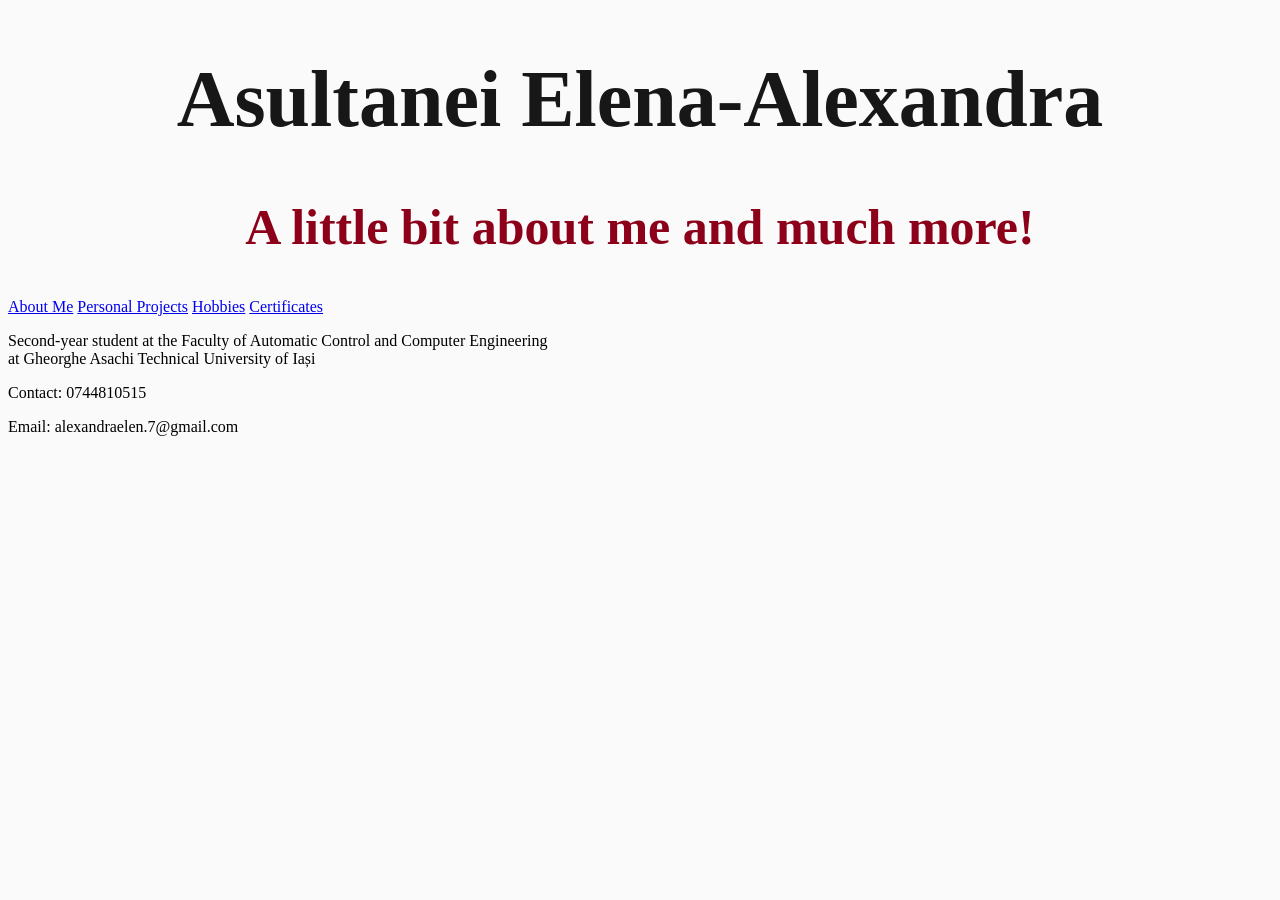
==== index.html @ 9c4689ce "Moved style.css to the css folder" ====
<!DOCTYPE html>
<html lang="en">

<head>
    <meta charset="UTF-8">
    <meta name="viewport" content="width=device-width, initial-scale=1.0">
    <title>Personal Portfolio</title>
    <link rel="stylesheet" href="css/style.css">
</head>

<body>
    <h1>Asultanei Elena-Alexandra</h1>

    <h2>A little bit about me and much more!</h2>

    <nav id="navbar">
        <a href="index.html">About Me</a>
        <a href="projects.html">Personal Projects</a>
        <a href="hobbies.html">Hobbies</a>
        <a href="certificates.html">Certificates</a>
    </nav>

    <p>
        Second-year student at the Faculty of Automatic Control and Computer Engineering <br>
        at Gheorghe Asachi Technical University of Iași
    </p>

    <footer>
        <p>Contact: 0744810515</p>
        <p>Email: alexandraelen.7@gmail.com</p>
    </footer>

</body>

</html>
---- css/style.css ----
body {
    background-color: #FAFAFA;
    font-style: normal;
    font-family: Florence;
}

h1 {
    font-size: 80px;
    color: #171717;
    text-align: center;
}

h2 {
    color: #8C001A;
    font-size: 50px;
    text-align: center;
}

div {
    color: #3B82F6;
}

img {
    border-radius: 50%;
    height: auto;
    width: 30%;
    border: 1px solid black;    
}
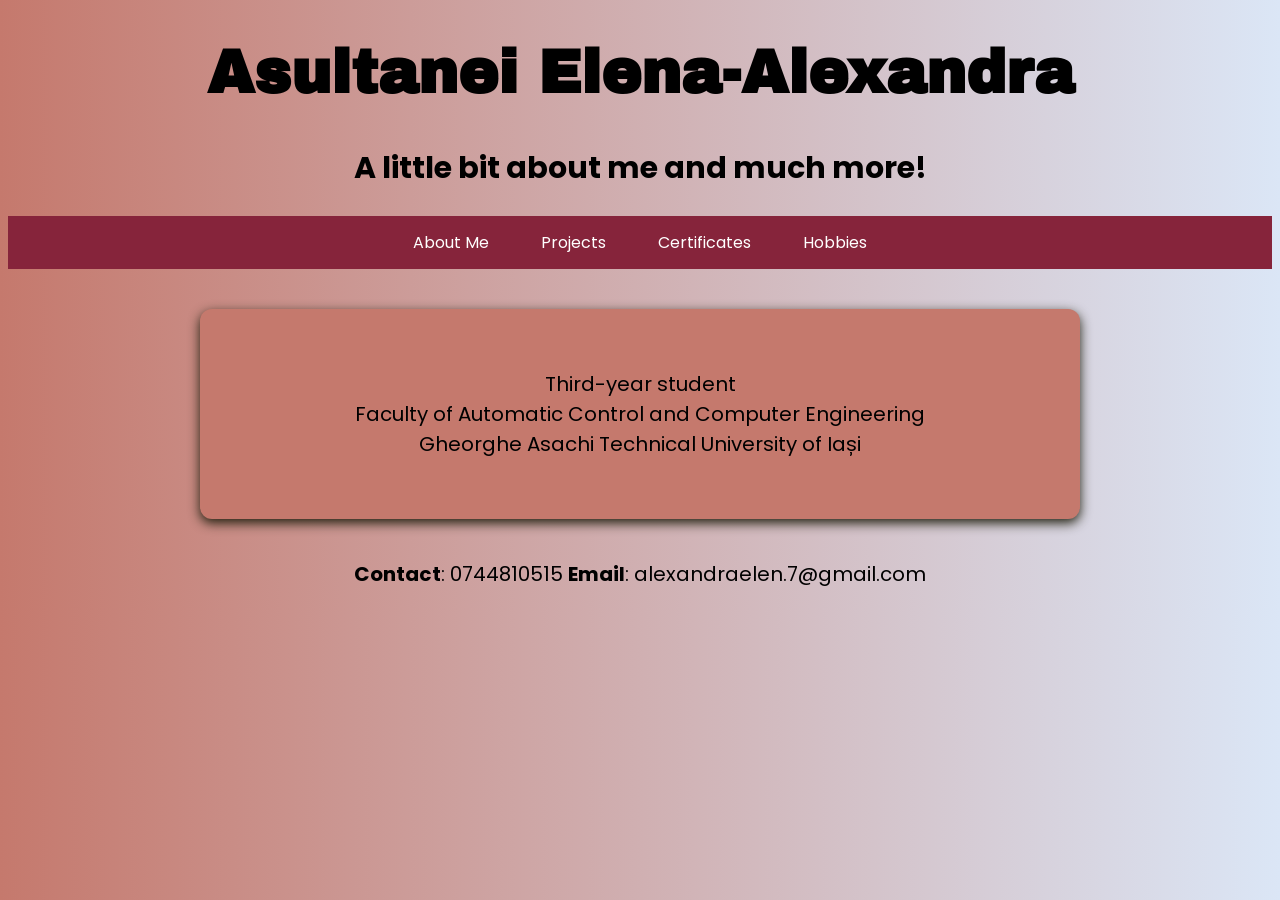
==== commit 4dd10775: "Upgraded css file" ====
--- a/index.html
+++ b/index.html
@@ -2,6 +2,10 @@
 <html lang="en">
 
 <head>
+    <link rel="preconnect" href="https://fonts.googleapis.com">
+    <link rel="preconnect" href="https://fonts.gstatic.com" crossorigin>
+    <link href="https://fonts.googleapis.com/css2?family=Archivo+Black&family=Poppins:wght@300;400;600&display=swap"
+        rel="stylesheet">
     <meta charset="UTF-8">
     <meta name="viewport" content="width=device-width, initial-scale=1.0">
     <title>Personal Portfolio</title>
@@ -13,21 +17,25 @@
 
     <h2>A little bit about me and much more!</h2>
 
-    <nav id="navbar">
-        <a href="index.html">About Me</a>
-        <a href="projects.html">Personal Projects</a>
-        <a href="hobbies.html">Hobbies</a>
-        <a href="certificates.html">Certificates</a>
+    <nav class="navbar">
+        <ul>
+            <li><a href="index.html">About Me</a></li>
+            <li><a href="projects.html">Projects</a></li>
+            <li><a href="certificates.html">Certificates</a></li>
+            <li><a href="hobbies.html">Hobbies</a></li>
+        </ul>
     </nav>
 
-    <p>
-        Second-year student at the Faculty of Automatic Control and Computer Engineering <br>
-        at Gheorghe Asachi Technical University of Iași
-    </p>
+    <div class="card">
+        <p>
+            Third-year student <br>
+            Faculty of Automatic Control and Computer Engineering <br>
+            Gheorghe Asachi Technical University of Iași
+        </p>
+    </div>
 
     <footer>
-        <p>Contact: 0744810515</p>
-        <p>Email: alexandraelen.7@gmail.com</p>
+        <p><b>Contact</b>: 0744810515 <b>Email</b>: alexandraelen.7@gmail.com</p>
     </footer>
 
 </body>
--- a/css/style.css
+++ b/css/style.css
@@ -1,28 +1,72 @@
 body {
-    background-color: #FAFAFA;
-    font-style: normal;
-    font-family: Florence;
+    background: #DBE6F6;
+    background: -webkit-linear-gradient(to right, #C5796D, #DBE6F6);
+    background: linear-gradient(to right, #C5796D, #DBE6F6);
+    font-family: 'Poppins', sans-serif;
 }
 
 h1 {
-    font-size: 80px;
-    color: #171717;
+    font-family: 'Archivo Black', sans-serif;
+    font-size: 60px;
+    color: rgb(0, 0, 0);
+    text-align: center;
+    animation: fadeInDown 1s ease-out;
+}
+
+@keyframes fadeInDown {
+    from {
+        opacity: 0;
+        transform: translateY(-30px);
+    }
+    to {
+        opacity: 1;
+        transform: translateY(0);
+    }
+}
+
+h2 {
+    color: #000000;
+    font-size: 30px;
     text-align: center;
 }
 
-h2 {
-    color: #8C001A;
-    font-size: 50px;
+ul {
+    list-style: none;
+    margin: 0;
+    padding: 0;
+    display: flex;
+    justify-content: center;
+    gap: 20px;
+    background-color: #86243b;
+}
+
+ul li a {
+    display: block;
+    padding: 14px 16px;
+    color: white;
+    text-decoration: none;
+}
+
+ul li a:hover {
+    background-color: #000000;
+    border-radius: 6px;
+}
+
+footer {
+    color: black;
     text-align: center;
 }
 
-div {
-    color: #3B82F6;
+p {
+    font-size: 20px;
+    text-align: center;
 }
 
-img {
-    border-radius: 50%;
-    height: auto;
-    width: 30%;
-    border: 1px solid black;    
-}
+.card {
+    background-color: #C5796D;
+    max-width: 800px;
+    margin: 40px auto;
+    padding: 40px;
+    border-radius: 12px;
+    box-shadow: 0 4px 12px #1f1f0e;
+}
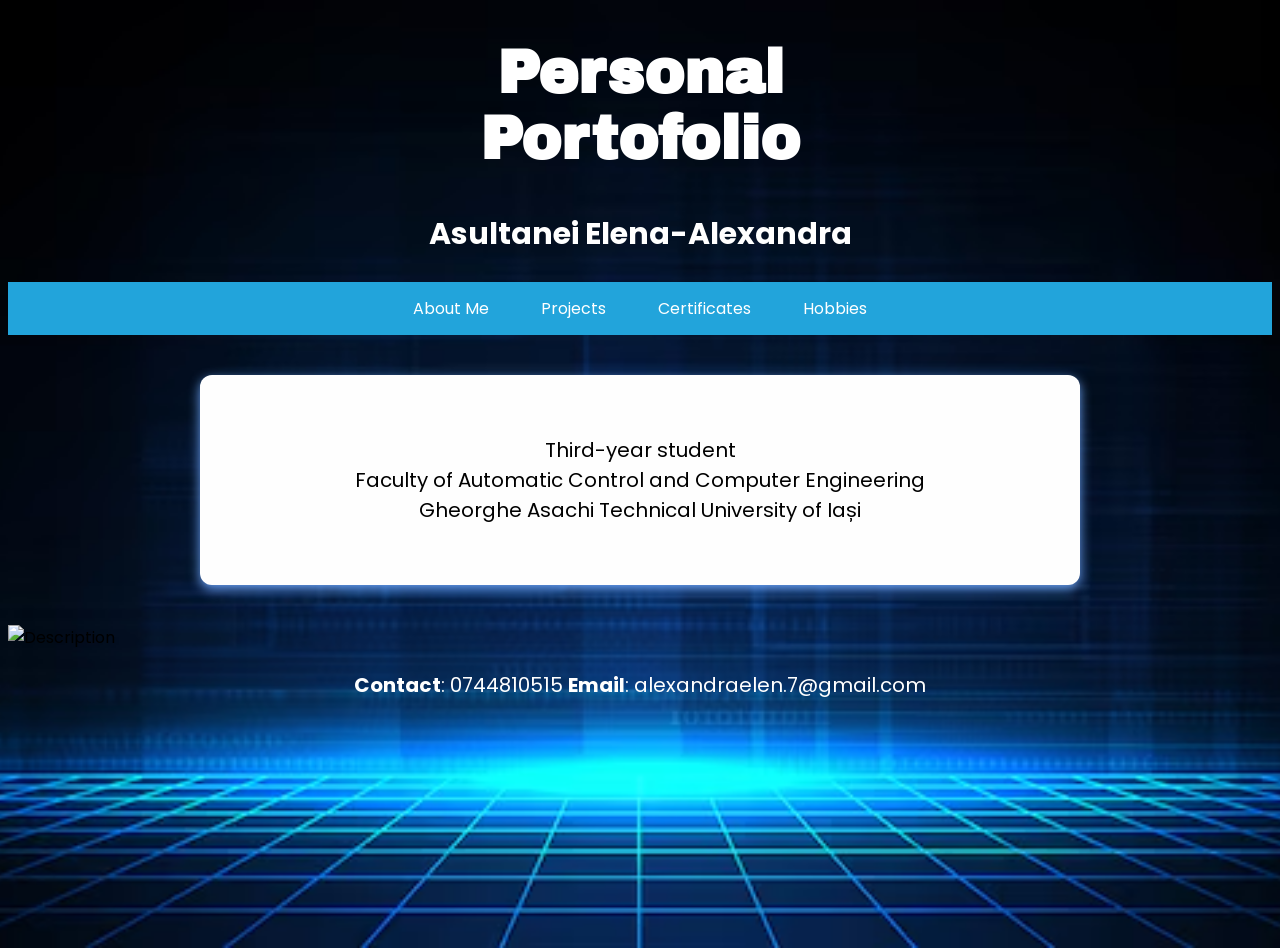
==== commit e9a132dd: "New design" ====
--- a/index.html
+++ b/index.html
@@ -13,9 +13,10 @@
 </head>
 
 <body>
-    <h1>Asultanei Elena-Alexandra</h1>
+    <h1>Personal <br>
+        Portofolio</h1>
 
-    <h2>A little bit about me and much more!</h2>
+    <h2>Asultanei Elena-Alexandra</h2>
 
     <nav class="navbar">
         <ul>
@@ -34,6 +35,8 @@
         </p>
     </div>
 
+    <img src="image.jpg" alt="Description" style="width:200px;height:150px;">
+
     <footer>
         <p><b>Contact</b>: 0744810515 <b>Email</b>: alexandraelen.7@gmail.com</p>
     </footer>
--- a/css/style.css
+++ b/css/style.css
@@ -1,14 +1,17 @@
 body {
-    background: #DBE6F6;
-    background: -webkit-linear-gradient(to right, #C5796D, #DBE6F6);
-    background: linear-gradient(to right, #C5796D, #DBE6F6);
+    background-image: url("../images/background.jpg");
+    background-size: cover;
+    background-position: center;
+    background-repeat: no-repeat;
+    min-height: 100vh;
+
     font-family: 'Poppins', sans-serif;
 }
 
 h1 {
     font-family: 'Archivo Black', sans-serif;
     font-size: 60px;
-    color: rgb(0, 0, 0);
+    color: #ffffff;
     text-align: center;
     animation: fadeInDown 1s ease-out;
 }
@@ -25,7 +28,7 @@
 }
 
 h2 {
-    color: #000000;
+    color: #ffffff;
     font-size: 30px;
     text-align: center;
 }
@@ -37,7 +40,7 @@
     display: flex;
     justify-content: center;
     gap: 20px;
-    background-color: #86243b;
+    background-color: #22a4db;
 }
 
 ul li a {
@@ -53,7 +56,7 @@
 }
 
 footer {
-    color: black;
+    color: rgb(255, 255, 255);
     text-align: center;
 }
 
@@ -63,10 +66,10 @@
 }
 
 .card {
-    background-color: #C5796D;
+    background-color: #fefefe;
     max-width: 800px;
     margin: 40px auto;
     padding: 40px;
     border-radius: 12px;
-    box-shadow: 0 4px 12px #1f1f0e;
+    box-shadow: 0 4px 12px #6aa1f4;
 }
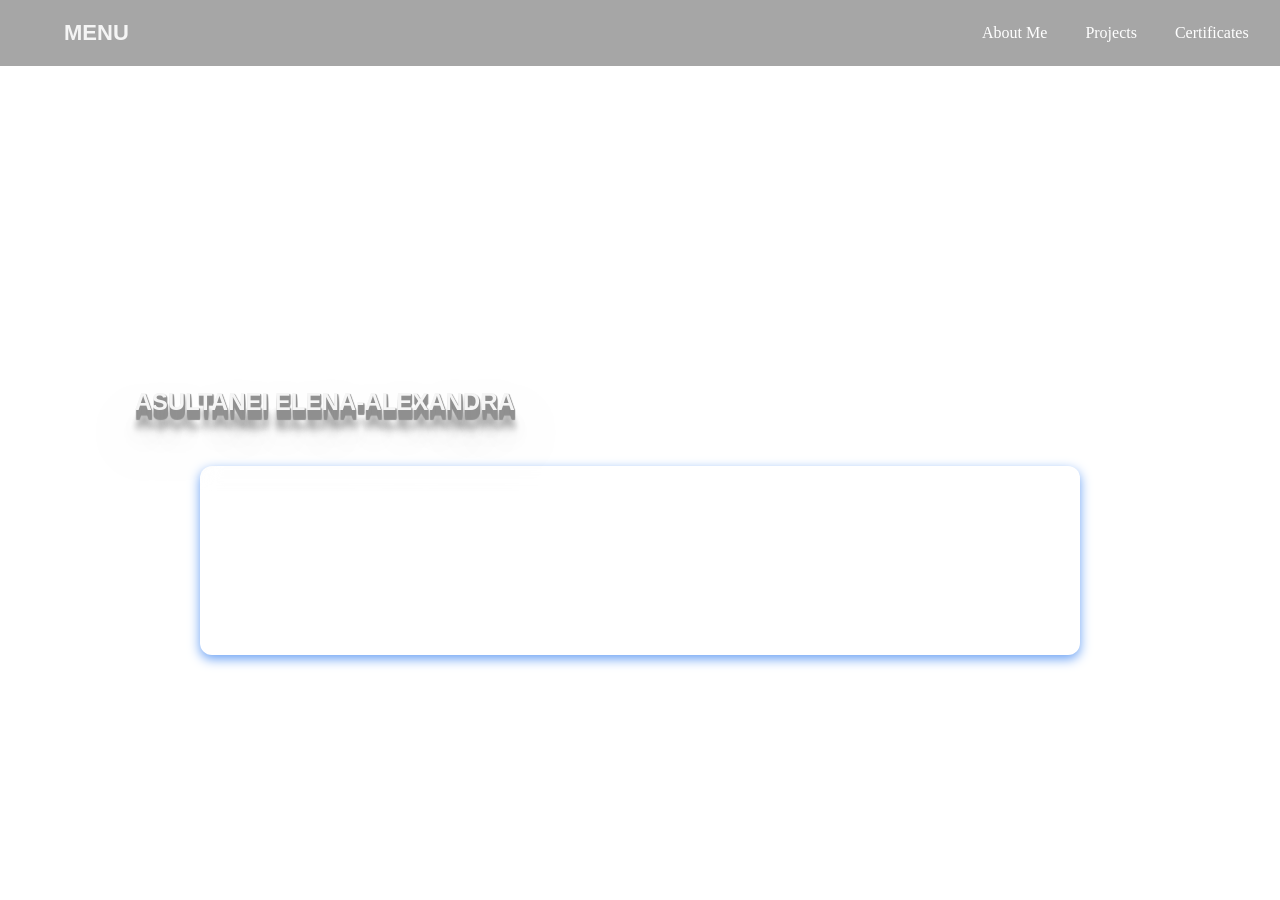
==== commit d7021c5d: "Changed style" ====
--- a/index.html
+++ b/index.html
@@ -13,12 +13,17 @@
 </head>
 
 <body>
+    <video autoplay muted loop id="bg-video">
+        <source src="video/video.mp4" type="video/mp4">
+    </video>
+
     <h1>Personal <br>
         Portofolio</h1>
 
     <h2>Asultanei Elena-Alexandra</h2>
 
     <nav class="navbar">
+        <div class="logo">MENU</div>
         <ul>
             <li><a href="index.html">About Me</a></li>
             <li><a href="projects.html">Projects</a></li>
@@ -35,8 +40,6 @@
         </p>
     </div>
 
-    <img src="image.jpg" alt="Description" style="width:200px;height:150px;">
-
     <footer>
         <p><b>Contact</b>: 0744810515 <b>Email</b>: alexandraelen.7@gmail.com</p>
     </footer>
--- a/css/style.css
+++ b/css/style.css
@@ -1,18 +1,25 @@
 body {
-    background-image: url("../images/background.jpg");
-    background-size: cover;
-    background-position: center;
-    background-repeat: no-repeat;
-    min-height: 100vh;
+    font-family: verdana
+}
 
-    font-family: 'Poppins', sans-serif;
+#bg-video {
+    position: fixed;
+    top: 0;
+    left: 0;
+    width: 100%;
+    height: 100%;
+    object-fit: cover;
+    z-index: -1;
 }
 
 h1 {
-    font-family: 'Archivo Black', sans-serif;
+    font-family: verdana;
     font-size: 60px;
     color: #ffffff;
-    text-align: center;
+    display: flex;
+    align-items: center;
+    gap: 40px;
+    padding: 80px 15%;
     animation: fadeInDown 1s ease-out;
 }
 
@@ -21,6 +28,7 @@
         opacity: 0;
         transform: translateY(-30px);
     }
+
     to {
         opacity: 1;
         transform: translateY(0);
@@ -28,31 +36,70 @@
 }
 
 h2 {
-    color: #ffffff;
-    font-size: 30px;
-    text-align: center;
+    text-transform: uppercase;
+    font-family: Verdana, sans-serif;
+    display: flex;
+    gap: 10px;
+    padding: 10px 10%;
+    font-weight: 700;
+    color: #f5f5f5;
+    text-shadow: 1px 1px 1px #919191,
+        1px 2px 1px #919191,
+        1px 3px 1px #919191,
+        1px 4px 1px #919191,
+        1px 5px 1px #919191,
+        1px 6px 1px #919191,
+        1px 7px 1px #919191,
+        1px 8px 1px #919191,
+        1px 9px 1px #919191,
+        1px 10px 1px #919191,
+        1px 18px 6px rgba(16, 16, 16, 0.4),
+        1px 22px 10px rgba(16, 16, 16, 0.2),
+        1px 25px 35px rgba(16, 16, 16, 0.2),
+        1px 30px 60px rgba(16, 16, 16, 0.4);
 }
 
-ul {
+.navbar {
+    position: fixed;
+    top: 0;
+    left: 0;
+    width: 100%;
+    display: flex;
+    align-items: center;
+    justify-content: space-between;
+    padding: 20px 5%;
+    background: rgba(0, 0, 0, 0.35);
+    backdrop-filter: blur(8px);
+    z-index: 10;
+}
+
+.navbar .logo {
+    font-family: Verdana, sans-serif;
+    font-weight: 700;
+    text-transform: uppercase;
+    font-size: 22px;
+    color: #f5f5f5;
+}
+
+.navbar ul {
     list-style: none;
+    display: flex;
+    gap: 30px;
     margin: 0;
     padding: 0;
-    display: flex;
-    justify-content: center;
-    gap: 20px;
-    background-color: #22a4db;
 }
 
-ul li a {
-    display: block;
-    padding: 14px 16px;
+.navbar ul li a {
     color: white;
     text-decoration: none;
+    position: relative;
+    transition: all 0.5s;
+    padding: 6px 4px;
 }
 
-ul li a:hover {
-    background-color: #000000;
-    border-radius: 6px;
+.navbar ul li a:hover {
+    color: #0D7CFF;
+    text-shadow: 0 0 10px #0D7CFF, 0 0 20px #0D7CFF, 0 0 30px #0D7CFF, 0 0 40px #0D7CFF;
 }
 
 footer {
@@ -63,10 +110,11 @@
 p {
     font-size: 20px;
     text-align: center;
+    color: white;
 }
 
 .card {
-    background-color: #fefefe;
+    backdrop-filter: blur(10px);
     max-width: 800px;
     margin: 40px auto;
     padding: 40px;
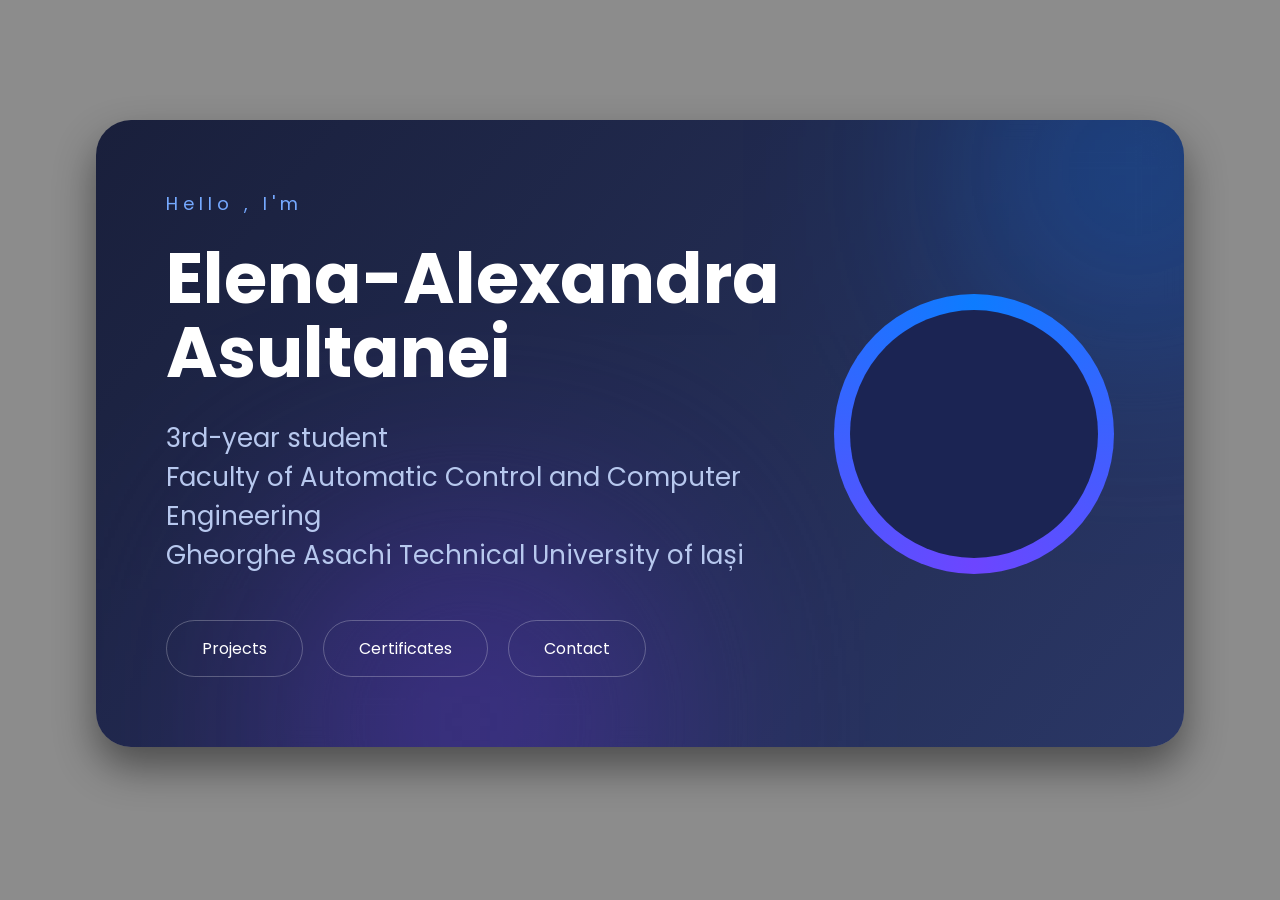
==== commit babead54: "Home Page" ====
--- a/index.html
+++ b/index.html
@@ -2,47 +2,58 @@
 <html lang="en">
 
 <head>
-    <link rel="preconnect" href="https://fonts.googleapis.com">
-    <link rel="preconnect" href="https://fonts.gstatic.com" crossorigin>
-    <link href="https://fonts.googleapis.com/css2?family=Archivo+Black&family=Poppins:wght@300;400;600&display=swap"
-        rel="stylesheet">
     <meta charset="UTF-8">
     <meta name="viewport" content="width=device-width, initial-scale=1.0">
     <title>Personal Portfolio</title>
+    <link rel="preconnect" href="https://fonts.googleapis.com">
+    <link rel="preconnect" href="https://fonts.gstatic.com" crossorigin>
+    <link href="https://fonts.googleapis.com/css2?family=Poppins:wght@300;400;600;700&display=swap" rel="stylesheet">
     <link rel="stylesheet" href="css/style.css">
 </head>
 
-<body>
+<body class="home">
     <video autoplay muted loop id="bg-video">
         <source src="video/video.mp4" type="video/mp4">
     </video>
 
-    <h1>Personal <br>
-        Portofolio</h1>
+    <section class="hero">
+        <div class="hero-left">
+            <span class="hello">
+                Hello , I'm
+            </span>
 
-    <h2>Asultanei Elena-Alexandra</h2>
+            <h1>
+                Elena-Alexandra <br> Asultanei
+            </h1>
 
-    <nav class="navbar">
-        <div class="logo">MENU</div>
-        <ul>
-            <li><a href="index.html">About Me</a></li>
-            <li><a href="projects.html">Projects</a></li>
-            <li><a href="certificates.html">Certificates</a></li>
-            <li><a href="hobbies.html">Hobbies</a></li>
-        </ul>
-    </nav>
+            <p>
+                3rd-year student<br>
+                Faculty of Automatic Control and Computer Engineering <br>
+                Gheorghe Asachi Technical University of Iași
+            </p>
 
-    <div class="card">
-        <p>
-            Third-year student <br>
-            Faculty of Automatic Control and Computer Engineering <br>
-            Gheorghe Asachi Technical University of Iași
-        </p>
-    </div>
+            <div class="buttons">
+                <a href="projects.html" class="btn">
+                    Projects
+                </a>
+                <a href="certificates.html" class="btn">
+                   Certificates
+                </a>
+                <a href="#contact" class="btn">
+                    Contact
+                </a>
+            </div>
+        </div>
 
-    <footer>
-        <p><b>Contact</b>: 0744810515 <b>Email</b>: alexandraelen.7@gmail.com</p>
-    </footer>
+        <div class="hero-right">
+            <div class="photo-ring">
+                <div class="photo">
+                    <img src="images/eu.jpg" alt="Me">
+                </div>
+            </div>
+        </div>
+
+    </section>
 
 </body>
 
--- a/css/style.css
+++ b/css/style.css
@@ -1,5 +1,12 @@
+* {
+    margin: 0;
+    padding: 0;
+    box-sizing: border-box;
+}
+
 body {
-    font-family: verdana
+    font-family: 'Poppins', sans-serif;
+    overflow-x: hidden;
 }
 
 #bg-video {
@@ -9,115 +16,180 @@
     width: 100%;
     height: 100%;
     object-fit: cover;
+    z-index: -2;
+}
+
+body::before {
+    content: "";
+    position: fixed;
+    inset: 0;
+    background: rgba(0, 0, 0, .45);
     z-index: -1;
 }
 
-h1 {
-    font-family: verdana;
-    font-size: 60px;
-    color: #ffffff;
+.home .hero {
+    width: 85%;
+    max-width: 1250px;
+    margin: 120px auto 60px;
+    padding: 70px;
+    border-radius: 35px;
     display: flex;
+    justify-content: space-between;
     align-items: center;
-    gap: 40px;
-    padding: 80px 15%;
-    animation: fadeInDown 1s ease-out;
+    position: relative;
+    overflow: hidden;
+    background: linear-gradient(130deg, rgba(5, 12, 45, .85), rgba(25, 40, 95, .85));
+    backdrop-filter: blur(20px);
+    box-shadow: 0 20px 40px rgba(0, 0, 0, .45);
 }
 
-@keyframes fadeInDown {
+.home .hero::before {
+    content: "";
+    position: absolute;
+    width: 350px;
+    height: 350px;
+    background: #7c3cff;
+    filter: blur(130px);
+    opacity: .35;
+    left: 200px;
+    bottom: -150px;
+}
+
+.home .hero::after {
+    content: "";
+    position: absolute;
+    width: 300px;
+    height: 300px;
+    background: #0D7CFF;
+    filter: blur(120px);
+    opacity: .35;
+    top: -100px;
+    right: -100px;
+}
+
+.home .hero-left {
+    position: relative;
+    z-index: 2;
+}
+
+.home .hello {
+    color: #75a9ff;
+    letter-spacing: 5px;
+    font-size: 18px;
+}
+
+.home .hero-left h1 {
+    margin-top: 25px;
+    font-size: 70px;
+    line-height: 1.05;
+    color: white;
+}
+
+.home .hero-left p {
+    margin-top: 30px;
+    font-size: 26px;
+    color: #b7c8ee;
+    line-height: 1.5;
+}
+
+.buttons {
+    display: flex;
+    gap: 20px;
+    margin-top: 45px;
+}
+
+.btn {
+    text-decoration: none;
+    color: white;
+    padding: 15px 35px;
+    border-radius: 50px;
+    border: 1px solid rgba(255, 255, 255, .25);
+    transition: .35s;
+}
+
+
+.btn:hover {
+    transform: translateY(-5px);
+    box-shadow: 0 0 20px #216cff;
+}
+
+.hero-right {
+    position: relative;
+    z-index: 2;
+}
+
+.photo-ring {
+    width: 280px;
+    height: 280px;
+    border-radius: 50%;
+    position: relative;
+    display: flex;
+    justify-content: center;
+    align-items: center;
+}
+
+.photo-ring::before {
+    content: "";
+    position: absolute;
+    inset: 0;
+    border-radius: 50%;
+    background:
+        conic-gradient(#0D7CFF, #6d45ff, #0D7CFF);
+    animation: spin 4s linear infinite;
+}
+
+.photo {
+    width: 248px;
+    height: 248px;
+    border-radius: 50%;
+    overflow: hidden;
+    background: #1b2453;
+    position: relative;
+    z-index: 2;
+    display: flex;
+    justify-content: center;
+    align-items: center;
+}
+
+.photo img {
+    width: 100%;
+    height: 100%;
+    object-fit: cover;
+}
+
+
+@keyframes spin {
     from {
-        opacity: 0;
-        transform: translateY(-30px);
+        transform: rotate(0deg);
     }
 
     to {
-        opacity: 1;
-        transform: translateY(0);
+        transform: rotate(360deg);
     }
 }
 
-h2 {
-    text-transform: uppercase;
-    font-family: Verdana, sans-serif;
-    display: flex;
-    gap: 10px;
-    padding: 10px 10%;
-    font-weight: 700;
-    color: #f5f5f5;
-    text-shadow: 1px 1px 1px #919191,
-        1px 2px 1px #919191,
-        1px 3px 1px #919191,
-        1px 4px 1px #919191,
-        1px 5px 1px #919191,
-        1px 6px 1px #919191,
-        1px 7px 1px #919191,
-        1px 8px 1px #919191,
-        1px 9px 1px #919191,
-        1px 10px 1px #919191,
-        1px 18px 6px rgba(16, 16, 16, 0.4),
-        1px 22px 10px rgba(16, 16, 16, 0.2),
-        1px 25px 35px rgba(16, 16, 16, 0.2),
-        1px 30px 60px rgba(16, 16, 16, 0.4);
-}
+@media(max-width:950px) {
 
-.navbar {
-    position: fixed;
-    top: 0;
-    left: 0;
-    width: 100%;
-    display: flex;
-    align-items: center;
-    justify-content: space-between;
-    padding: 20px 5%;
-    background: rgba(0, 0, 0, 0.35);
-    backdrop-filter: blur(8px);
-    z-index: 10;
-}
+    .hero {
+        flex-direction: column-reverse;
+        text-align: center;
+        padding: 50px 30px;
+    }
 
-.navbar .logo {
-    font-family: Verdana, sans-serif;
-    font-weight: 700;
-    text-transform: uppercase;
-    font-size: 22px;
-    color: #f5f5f5;
-}
+    .hero-left h1 {
+        font-size: 48px;
+    }
 
-.navbar ul {
-    list-style: none;
-    display: flex;
-    gap: 30px;
-    margin: 0;
-    padding: 0;
-}
+    .hero-left p {
+        font-size: 20px;
+    }
 
-.navbar ul li a {
-    color: white;
-    text-decoration: none;
-    position: relative;
-    transition: all 0.5s;
-    padding: 6px 4px;
-}
+    .buttons {
+        justify-content: center;
+    }
 
-.navbar ul li a:hover {
-    color: #0D7CFF;
-    text-shadow: 0 0 10px #0D7CFF, 0 0 20px #0D7CFF, 0 0 30px #0D7CFF, 0 0 40px #0D7CFF;
-}
+    .photo-ring {
+        margin-bottom: 40px;
+    }
 
-footer {
-    color: rgb(255, 255, 255);
-    text-align: center;
-}
-
-p {
-    font-size: 20px;
-    text-align: center;
-    color: white;
-}
-
-.card {
-    backdrop-filter: blur(10px);
-    max-width: 800px;
-    margin: 40px auto;
-    padding: 40px;
-    border-radius: 12px;
-    box-shadow: 0 4px 12px #6aa1f4;
 }
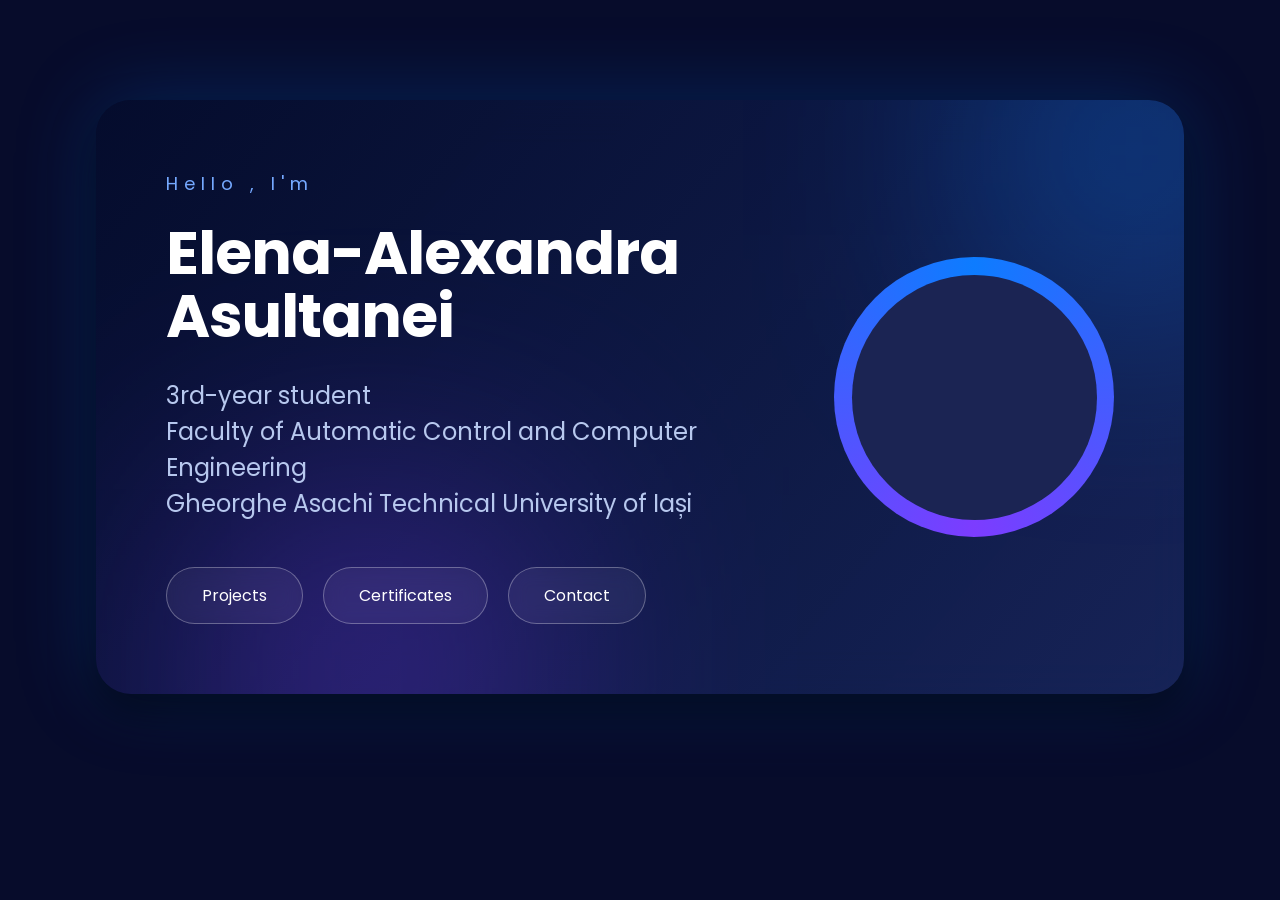
==== commit de027834: "Certificates Page in progress..." ====
--- a/index.html
+++ b/index.html
@@ -12,9 +12,6 @@
 </head>
 
 <body class="home">
-    <video autoplay muted loop id="bg-video">
-        <source src="video/video.mp4" type="video/mp4">
-    </video>
 
     <section class="hero">
         <div class="hero-left">
--- a/css/style.css
+++ b/css/style.css
@@ -7,30 +7,22 @@
 body {
     font-family: 'Poppins', sans-serif;
     overflow-x: hidden;
-}
-
-#bg-video {
-    position: fixed;
-    top: 0;
-    left: 0;
-    width: 100%;
-    height: 100%;
-    object-fit: cover;
-    z-index: -2;
+    background: #0b1230;
 }
 
 body::before {
     content: "";
     position: fixed;
     inset: 0;
-    background: rgba(0, 0, 0, .45);
+    background: rgba(5, 10, 40, .65);
     z-index: -1;
 }
 
 .home .hero {
     width: 85%;
-    max-width: 1250px;
-    margin: 120px auto 60px;
+    max-width: 1400px;
+    max-height: 1000px;
+    margin: 100px auto;
     padding: 70px;
     border-radius: 35px;
     display: flex;
@@ -38,9 +30,10 @@
     align-items: center;
     position: relative;
     overflow: hidden;
-    background: linear-gradient(130deg, rgba(5, 12, 45, .85), rgba(25, 40, 95, .85));
+    background:
+        linear-gradient(130deg, rgba(5, 12, 45, .9), rgba(25, 40, 95, .85));
     backdrop-filter: blur(20px);
-    box-shadow: 0 20px 40px rgba(0, 0, 0, .45);
+    box-shadow: 0 20px 40px rgba(0, 0, 0, .5), 0 0 80px rgba(13, 124, 255, .25);
 }
 
 .home .hero::before {
@@ -51,7 +44,7 @@
     background: #7c3cff;
     filter: blur(130px);
     opacity: .35;
-    left: 200px;
+    left: 100px;
     bottom: -150px;
 }
 
@@ -67,27 +60,28 @@
     right: -100px;
 }
 
-.home .hero-left {
+.hero-left {
     position: relative;
     z-index: 2;
 }
 
-.home .hello {
+.hello {
     color: #75a9ff;
-    letter-spacing: 5px;
+    letter-spacing: 6px;
     font-size: 18px;
 }
 
-.home .hero-left h1 {
+.hero-left h1 {
     margin-top: 25px;
-    font-size: 70px;
+    font-size: 60px;
     line-height: 1.05;
     color: white;
-}
-
-.home .hero-left p {
+    letter-spacing: -1px;
+}
+
+.hero-left p {
     margin-top: 30px;
-    font-size: 26px;
+    font-size: 24px;
     color: #b7c8ee;
     line-height: 1.5;
 }
@@ -103,14 +97,16 @@
     color: white;
     padding: 15px 35px;
     border-radius: 50px;
-    border: 1px solid rgba(255, 255, 255, .25);
+    background: rgba(255, 255, 255, .05);
+    border: 1px solid rgba(255, 255, 255, .3);
+    backdrop-filter: blur(10px);
     transition: .35s;
 }
-
 
 .btn:hover {
     transform: translateY(-5px);
     box-shadow: 0 0 20px #216cff;
+    background: rgba(13, 124, 255, .2);
 }
 
 .hero-right {
@@ -122,10 +118,10 @@
     width: 280px;
     height: 280px;
     border-radius: 50%;
-    position: relative;
     display: flex;
     justify-content: center;
     align-items: center;
+    position: relative;
 }
 
 .photo-ring::before {
@@ -134,21 +130,18 @@
     inset: 0;
     border-radius: 50%;
     background:
-        conic-gradient(#0D7CFF, #6d45ff, #0D7CFF);
+        conic-gradient(#0D7CFF, #7c3cff, #0D7CFF);
     animation: spin 4s linear infinite;
 }
 
 .photo {
-    width: 248px;
-    height: 248px;
+    width: 245px;
+    height: 245px;
     border-radius: 50%;
     overflow: hidden;
     background: #1b2453;
     position: relative;
     z-index: 2;
-    display: flex;
-    justify-content: center;
-    align-items: center;
 }
 
 .photo img {
@@ -157,7 +150,6 @@
     object-fit: cover;
 }
 
-
 @keyframes spin {
     from {
         transform: rotate(0deg);
@@ -166,30 +158,197 @@
     to {
         transform: rotate(360deg);
     }
+
+}
+
+.certificates-page {
+    width: 85%;
+    max-width: 1250px;
+    margin: 120px auto;
+    padding: 50px;
+    border-radius: 35px;
+    background: linear-gradient(130deg, rgba(5, 12, 45, .9), rgba(25, 40, 95, .85));
+    backdrop-filter: blur(20px);
+    box-shadow: 0 20px 40px rgba(0, 0, 0, .45);
+}
+
+.certificates h1 {
+    color: white;
+    text-align: center;
+    font-size: 40px;
+    margin-top: 10px;
+    padding: 15px 35px;
+    background: rgba(255, 255, 255, .05);
+    backdrop-filter: blur(10px);
+}
+
+.certificate-container {
+    display: grid;
+    grid-template-columns: repeat(2, 1fr);
+    gap: 40px;
+}
+
+.certificate-card {
+    background:rgba(255, 255, 255, .08);
+    border-radius: 20px;
+    overflow: hidden;
+    backdrop-filter: blur(10px);
+    box-shadow: 0 10px 25px rgba(0, 0, 0, .3);
+    transition: .3s;
+}
+
+.certificate-card:hover {
+    transform: translateY(-10px);
+    box-shadow: 0 0 30px #0D7CFF;
+}
+
+.certificate-card img {
+    width: 100%;
+    height: 250px;
+    object-fit: contain;
+    background: white;
+}
+
+.certificate-card h3 {
+    color: white;
+    text-align: center;
+    font-size: 22px;
+    margin: 20px;
+}
+
+.certificate-card p {
+    color: #b7c8ee;
+    text-align: center;
+    font-size: 16px;
+    line-height: 1.6;
+    margin: 20px;
 }
 
 @media(max-width:950px) {
-
-    .hero {
+    .home .hero {
+        width: 90%;
         flex-direction: column-reverse;
         text-align: center;
-        padding: 50px 30px;
+        padding: 40px 25px;
     }
 
     .hero-left h1 {
-        font-size: 48px;
+        font-size: 45px;
+
     }
 
     .hero-left p {
         font-size: 20px;
+
     }
 
     .buttons {
         justify-content: center;
+
     }
 
     .photo-ring {
         margin-bottom: 40px;
-    }
-
-}+
+    }
+
+
+
+    .certificate-container {
+        grid-template-columns: 1fr;
+
+    }
+
+    .certificates-page {
+        width: 90%;
+        padding: 30px;
+
+    }
+
+    .certificates-page h1 {
+        font-size: 40px;
+
+    }
+
+}
+
+.lightbox {
+    display: none;
+    position: fixed;
+    inset: 0;
+    background: rgba(5, 10, 40, .92);
+    z-index: 999;
+    justify-content: center;
+    align-items: center;
+    backdrop-filter: blur(10px);
+}
+
+.lightbox:target {
+    display: flex;
+}
+
+.lightbox img {
+    max-width: 85%;
+    max-height: 85%;
+    border-radius: 15px;
+    box-shadow: 0 0 60px rgba(13, 124, 255, .4);
+}
+
+.lightbox-close {
+    position: absolute;
+    top: 30px;
+    right: 45px;
+    color: white;
+    font-size: 45px;
+    transition: .3s;
+}
+
+.lightbox-close:hover {
+    color: #0D7CFF;
+    transform: rotate(90deg);
+}
+
+.certificate-card img {
+    cursor: zoom-in;
+}
+
+.dropbtn {
+  background-color: #04AA6D;
+  color: white;
+  padding: 16px;
+  font-size: 16px;
+  border: none;
+}
+
+/* The container <div> - needed to position the dropdown content */
+.dropdown {
+  position: relative;
+  display: inline-block;
+}
+
+/* Dropdown Content (Hidden by Default) */
+.dropdown-content {
+  display: none;
+  position: absolute;
+  background-color: #f1f1f1;
+  min-width: 160px;
+  box-shadow: 0px 8px 16px 0px rgba(0,0,0,0.2);
+  z-index: 1;
+}
+
+/* Links inside the dropdown */
+.dropdown-content a {
+  color: black;
+  padding: 12px 16px;
+  text-decoration: none;
+  display: block;
+}
+
+/* Change color of dropdown links on hover */
+.dropdown-content a:hover {background-color: #ddd;}
+
+/* Show the dropdown menu on hover */
+.dropdown:hover .dropdown-content {display: block;}
+
+/* Change the background color of the dropdown button when the dropdown content is shown */
+.dropdown:hover .dropbtn {background-color: #3e8e41;}
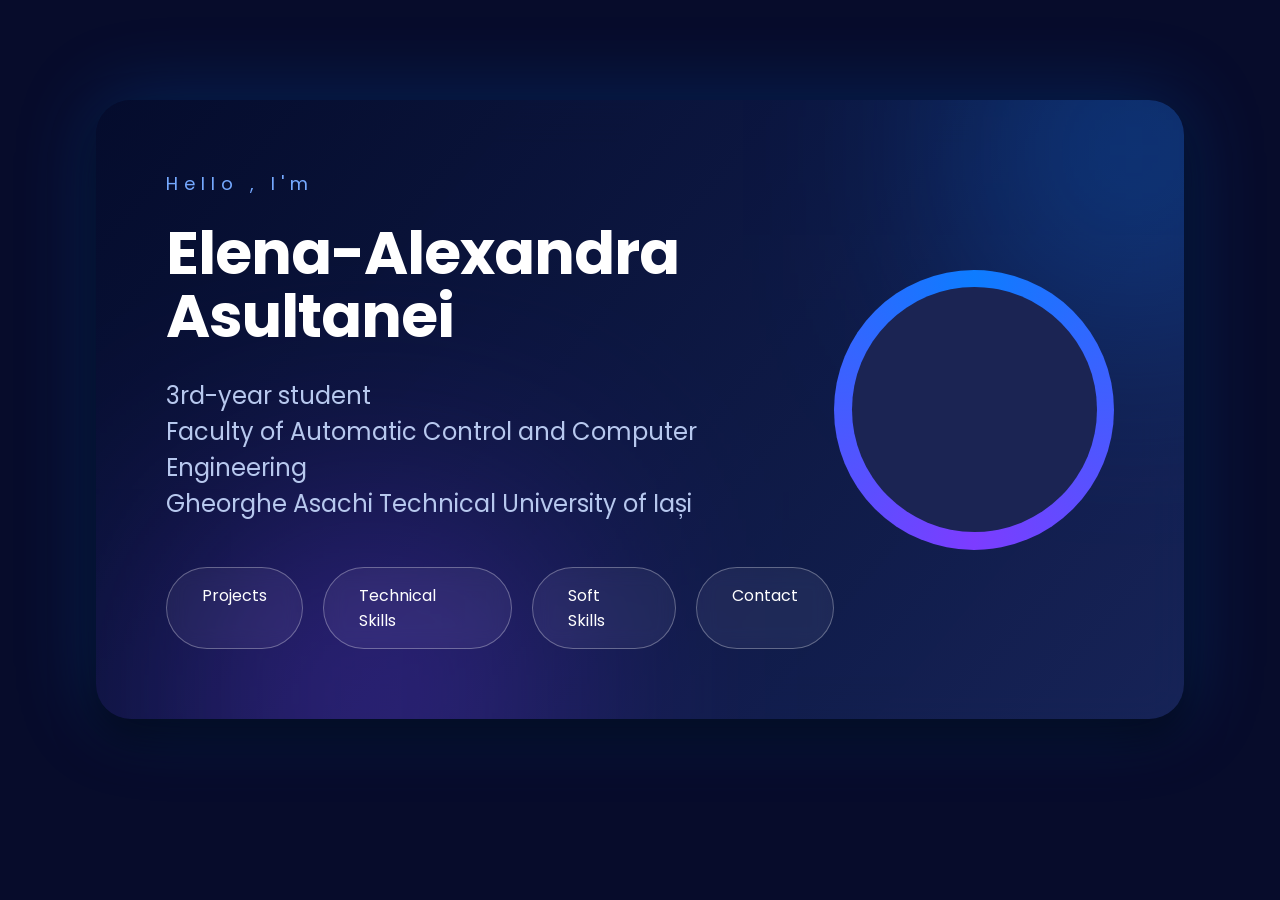
==== commit 42574b8d: "Added menu in the certificates page and new certificates" ====
--- a/index.html
+++ b/index.html
@@ -33,8 +33,11 @@
                 <a href="projects.html" class="btn">
                     Projects
                 </a>
-                <a href="certificates.html" class="btn">
-                   Certificates
+                <a href="technicalSkills.html" class="btn">
+                    Technical Skills
+                </a>
+                <a href="softSkills.html" class="btn">
+                    Soft Skills
                 </a>
                 <a href="#contact" class="btn">
                     Contact
--- a/css/style.css
+++ b/css/style.css
@@ -30,8 +30,7 @@
     align-items: center;
     position: relative;
     overflow: hidden;
-    background:
-        linear-gradient(130deg, rgba(5, 12, 45, .9), rgba(25, 40, 95, .85));
+    background: linear-gradient(130deg, rgba(5, 12, 45, .9), rgba(25, 40, 95, .85));
     backdrop-filter: blur(20px);
     box-shadow: 0 20px 40px rgba(0, 0, 0, .5), 0 0 80px rgba(13, 124, 255, .25);
 }
@@ -129,8 +128,7 @@
     position: absolute;
     inset: 0;
     border-radius: 50%;
-    background:
-        conic-gradient(#0D7CFF, #7c3cff, #0D7CFF);
+    background: conic-gradient(#0D7CFF, #7c3cff, #0D7CFF);
     animation: spin 4s linear infinite;
 }
 
@@ -167,29 +165,32 @@
     margin: 120px auto;
     padding: 50px;
     border-radius: 35px;
-    background: linear-gradient(130deg, rgba(5, 12, 45, .9), rgba(25, 40, 95, .85));
+
+    background: linear-gradient(
+        68deg,
+        #899acc 0%,
+        #4935b8 31%,
+        #1d42a1 48%,
+        #456bd6 77%,
+        #7d91c9 93%
+    );
+
     backdrop-filter: blur(20px);
     box-shadow: 0 20px 40px rgba(0, 0, 0, .45);
 }
 
-.certificates h1 {
-    color: white;
-    text-align: center;
-    font-size: 40px;
-    margin-top: 10px;
-    padding: 15px 35px;
-    background: rgba(255, 255, 255, .05);
-    backdrop-filter: blur(10px);
-}
-
 .certificate-container {
+    margin-top: 85px;
     display: grid;
     grid-template-columns: repeat(2, 1fr);
     gap: 40px;
+    margin-left: 50px;
+    margin-right: 50px;
 }
 
 .certificate-card {
-    background:rgba(255, 255, 255, .08);
+    width: auto;
+    background: rgba(255, 255, 255, .08);
     border-radius: 20px;
     overflow: hidden;
     backdrop-filter: blur(10px);
@@ -204,9 +205,10 @@
 
 .certificate-card img {
     width: 100%;
-    height: 250px;
+    height: 320px;
     object-fit: contain;
-    background: white;
+    background: transparent;
+    padding: 10px;
 }
 
 .certificate-card h3 {
@@ -287,12 +289,6 @@
     display: flex;
 }
 
-.lightbox img {
-    max-width: 85%;
-    max-height: 85%;
-    border-radius: 15px;
-    box-shadow: 0 0 60px rgba(13, 124, 255, .4);
-}
 
 .lightbox-close {
     position: absolute;
@@ -308,47 +304,71 @@
     transform: rotate(90deg);
 }
 
+.lightbox-content {
+    max-width: 600px;
+    padding: 40px;
+    text-align: center;
+    background: linear-gradient(130deg, rgba(5, 12, 45, .95), rgba(25, 40, 95, .9));
+    border-radius: 20px;
+    box-shadow: 0 0 60px rgba(13, 124, 255, .4);
+}
+
+.lightbox-content h1 {
+    color: white;
+    margin-bottom: 20px;
+}
+
+.lightbox-content p {
+    color: #b7c8ee;
+    font-size: 18px;
+    line-height: 1.6;
+    margin-bottom: 20px;
+}
+
+.lightbox-content p:last-child {
+    margin-bottom: 0;
+}
+
 .certificate-card img {
     cursor: zoom-in;
 }
 
-.dropbtn {
-  background-color: #04AA6D;
-  color: white;
-  padding: 16px;
-  font-size: 16px;
-  border: none;
-}
-
-/* The container <div> - needed to position the dropdown content */
-.dropdown {
-  position: relative;
-  display: inline-block;
-}
-
-/* Dropdown Content (Hidden by Default) */
-.dropdown-content {
-  display: none;
-  position: absolute;
-  background-color: #f1f1f1;
-  min-width: 160px;
-  box-shadow: 0px 8px 16px 0px rgba(0,0,0,0.2);
-  z-index: 1;
-}
-
-/* Links inside the dropdown */
-.dropdown-content a {
-  color: black;
-  padding: 12px 16px;
-  text-decoration: none;
-  display: block;
-}
-
-/* Change color of dropdown links on hover */
-.dropdown-content a:hover {background-color: #ddd;}
-
-/* Show the dropdown menu on hover */
-.dropdown:hover .dropdown-content {display: block;}
-
-/* Change the background color of the dropdown button when the dropdown content is shown */
-.dropdown:hover .dropbtn {background-color: #3e8e41;}+.navbar{
+    position: fixed;
+    top: 0;
+    left: 0;
+    width: 100%;
+    height: 70px;
+
+    display: flex;
+    justify-content: space-between;
+    align-items: center;
+
+    padding: 0 50px;
+    background: #11183d;
+    box-shadow: 0 3px 10px rgba(0,0,0,.3);
+    z-index: 1000;
+}
+
+.logo{
+    color: white;
+    font-size: 28px;
+    font-weight: bold;
+}
+
+.nav-links{
+    display: flex;
+    list-style: none;
+    gap: 35px;
+}
+
+.nav-links a{
+    color: white;
+    text-decoration: none;
+    font-size: 18px;
+    transition: .3s;
+}
+
+.nav-links a:hover{
+    color: #8b6cdc;
+}
